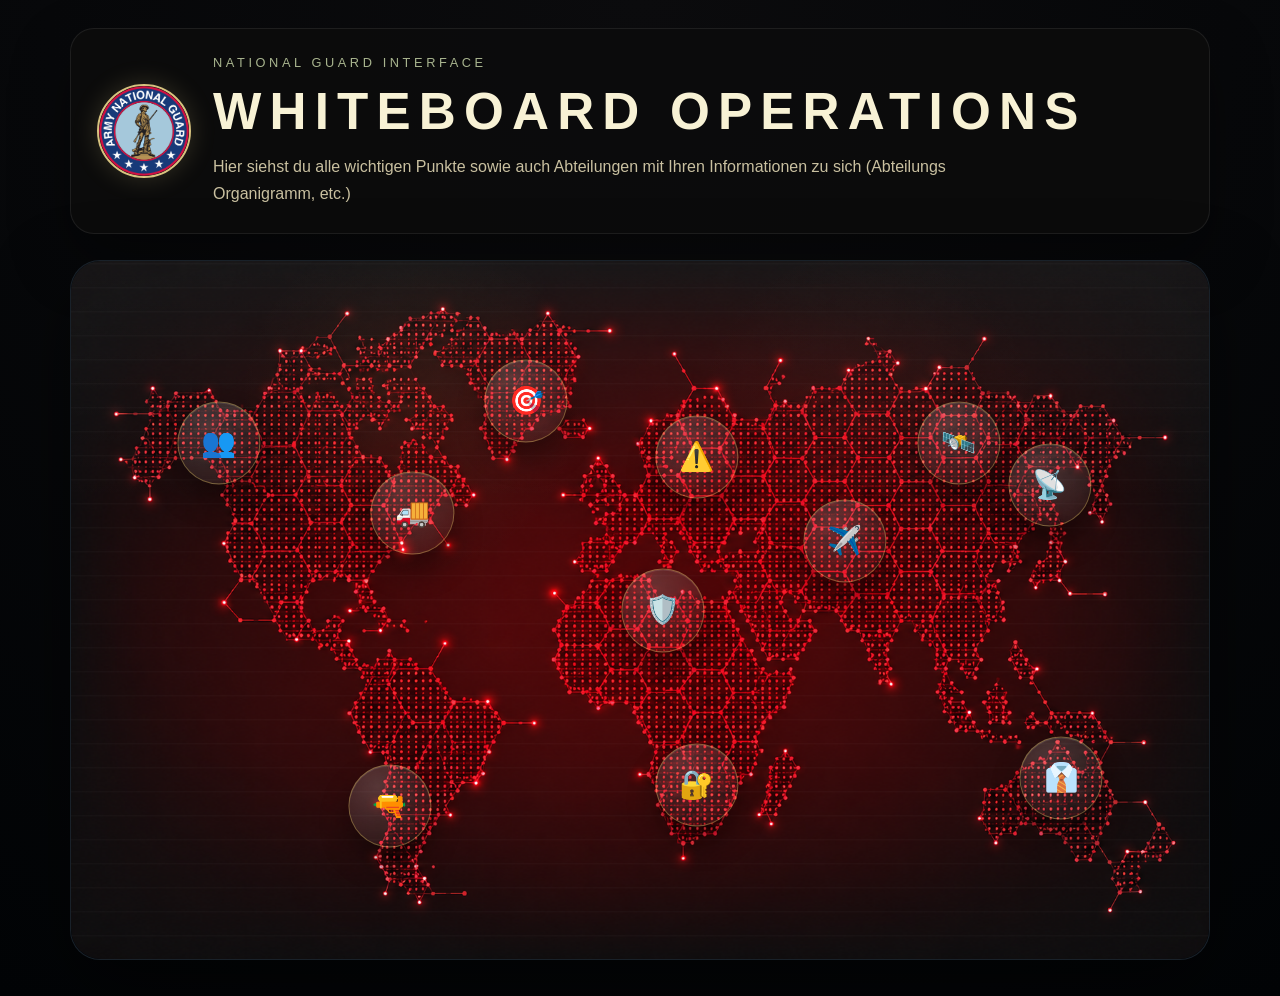
==== index.html @ cd163513 "Add interactive mission map and tooltips; update styles and layout" ====
﻿<!DOCTYPE html>
<html lang="de">
<head>
    <meta charset="UTF-8">
    <meta name="viewport" content="width=device-width, initial-scale=1.0">
    <title>Whiteboard</title>
    <link rel="stylesheet" href="styles.css">
</head>
<body>
    <main class="app-shell">
        <header class="hero">
            <div class="hero-headline">
                <img class="profile-img" src="usarmylogo.png" alt="MilitÃ¤risches Emblem">
                <div>
                    <p class="rank">National Guard Interface</p>
                    <h1>Whiteboard Operations</h1>
                    <p class="bio">Hier siehst du alle wichtigen Punkte sowie auch Abteilungen mit Ihren Informationen zu sich (Abteilungs Organigramm, etc.)</p>
                </div>
            </div>
        </header>

        <section class="mission-map" aria-label="Interaktive Weltkarte fÃ¼r militÃ¤rische Operationsauswahl">
            <div class="map-overlay">
                <a class="mission-node n1" href="#" aria-label="Human Resources">👥<span class="tooltip-text">Human Resources</span></a>
                <a class="mission-node n2" href="#" aria-label="Special Force">🎯<span class="tooltip-text">Special Force</span></a>
                <a class="mission-node n3" href="#" aria-label="Fuhrpark">🚚<span class="tooltip-text">Fuhrpark</span></a>
                <a class="mission-node n4" href="#" aria-label="Waffenordnung">🔫<span class="tooltip-text">Waffenordnung</span></a>
                <a class="mission-node n5" href="https://docs.google.com/spreadsheets/d/1jDB-RVCpSOII4ryLJUsjusS35xolHLSHiQhLhvQ3LOM/edit?usp=sharing" aria-label="Sanktionskatalog">⚠️<span class="tooltip-text">Sanktionskatalog</span></a>
                <a class="mission-node n6" href="#" aria-label="Military Police">🛡️<span class="tooltip-text">Military Police</span></a>
                <a class="mission-node n7" href="https://forms.gle/VdVPSoxAqkjdctjC9" aria-label="Kummerkasten">🔐<span class="tooltip-text">Kummerkasten</span></a>
                <a class="mission-node n8" href="#" aria-label="Air Force">✈️<span class="tooltip-text">Air Force</span></a>
                <a class="mission-node n9" href="https://panel.statescloud.de" aria-label="State Panel">🛰️<span class="tooltip-text">State Panel</span></a>
                <a class="mission-node n10" href="https://ng.statescloud.de" aria-label="State Conect">📡<span class="tooltip-text">State Conect</span></a>
                <a class="mission-node n11" href="#" aria-label="Kleiderordnung">👔<span class="tooltip-text">Kleiderordnung</span></a>
            </div>
        </section>
    </main>
    <script src="script.js"></script>
</body>
</html>
---- styles.css ----
﻿* {
    box-sizing: border-box;
}

html, body {
    margin: 0;
    min-height: 100%;
}

body {
    font-family: 'Segoe UI', Tahoma, Geneva, Verdana, sans-serif;
    color: #f3efd1;
    background: radial-gradient(circle at top, rgba(12, 12, 14, 1), rgba(2, 4, 6, 1));
}

.app-shell {
    width: min(100%, 1180px);
    margin: 0 auto;
    padding: 28px 20px 36px;
}

.hero {
    margin-bottom: 26px;
    padding: 26px;
    border-radius: 24px;
    background: rgba(12, 12, 12, 0.92);
    border: 1px solid rgba(255, 255, 255, 0.08);
    box-shadow: 0 26px 58px rgba(0, 0, 0, 0.35);
}

.hero-headline {
    display: grid;
    grid-template-columns: auto 1fr;
    gap: 22px;
    align-items: center;
}

.profile-img {
    width: 94px;
    height: 94px;
    border-radius: 50%;
    object-fit: cover;
    border: 2px solid #d7c380;
    box-shadow: 0 0 26px rgba(215, 195, 128, 0.2);
}

.rank {
    margin: 0 0 12px;
    font-size: 0.8rem;
    letter-spacing: 0.28em;
    text-transform: uppercase;
    color: #a8b48e;
}

h1 {
    margin: 0;
    font-size: clamp(2.4rem, 4vw, 3.6rem);
    letter-spacing: 0.16em;
    text-transform: uppercase;
    color: #f8f2d5;
}

.bio {
    margin: 12px 0 0;
    max-width: 760px;
    font-size: 1rem;
    line-height: 1.7;
    color: #c9c0a0;
}

.mission-map {
    position: relative;
    min-height: 700px;
    padding: 30px;
    border-radius: 30px;
    overflow: hidden;
    background: rgba(2, 6, 10, 0.96);
    border: 1px solid rgba(136, 158, 187, 0.18);
    box-shadow: 0 28px 76px rgba(0, 0, 0, 0.52);
    z-index: 0;
}

.mission-map::before {
    content: '';
    position: absolute;
    inset: 0;
    background-image: url('worldmap.png');
    background-position: center;
    background-repeat: no-repeat;
    background-size: cover;
    opacity: 0.98;
    mix-blend-mode: normal;
    border-radius: inherit;
    z-index: 0;
}

.mission-map::after {
    content: '';
    position: absolute;
    inset: 0;
    background:
        radial-gradient(circle at 30% 20%, rgba(255, 220, 120, 0.05), transparent 18%),
        radial-gradient(circle at 70% 22%, rgba(240, 150, 120, 0.04), transparent 18%),
        linear-gradient(to bottom, rgba(255, 255, 255, 0.04), transparent 35%),
        repeating-linear-gradient(0deg, transparent 0 22px, rgba(255,255,255,0.02) 23px 24px);
    pointer-events: none;
}

.map-overlay {
    position: absolute;
    inset: 0;
    width: 100%;
    height: 100%;
    overflow: visible;
    z-index: 2;
}

.mission-node {
    position: absolute;
    /* left/top are set per-node so icons stay fixed on the map */
    transform: translate(-50%, -50%);
    /* responsive size: scales with viewport but clamps to sensible bounds */
    width: clamp(40px, 6.5vw, 84px);
    height: clamp(40px, 6.5vw, 84px);
    display: grid;
    place-items: center;
    border-radius: 50%;
    background: radial-gradient(circle at 35% 25%, rgba(255,255,255,0.18), rgba(255,255,255,0.02));
    border: 1px solid rgba(240, 214, 108, 0.35);
    box-shadow: 0 16px 28px rgba(0, 0, 0, 0.35), inset 0 1px 0 rgba(255,255,255,0.1);
    text-decoration: none;
    color: #0d0b08;
    font-size: clamp(18px, 3.2vw, 28px);
    transition: transform 0.22s ease, border-color 0.22s ease, box-shadow 0.22s ease;
    z-index: 5;
}

.mission-node {
    position: absolute;
}

.mission-node .tooltip-text {
    position: absolute;
    bottom: calc(100% + 14px);
    left: 50%;
    transform: translateX(-50%) translateY(0);
    opacity: 0;
    visibility: hidden;
    pointer-events: none;
    padding: 8px 14px;
    border-radius: 999px;
    background: rgba(14, 16, 14, 0.96);
    border: 1px solid rgba(255, 255, 255, 0.12);
    color: #f7f1d6;
    font-size: 0.78rem;
    letter-spacing: 0.14em;
    text-transform: uppercase;
    white-space: nowrap;
    box-shadow: 0 10px 24px rgba(0, 0, 0, 0.24);
    transition: opacity 0.18s ease, transform 0.18s ease, visibility 0.18s ease;
}

.mission-node:hover,
.mission-node:focus-visible {
    transform: translate(-50%, -50%) scale(1.14);
    border-color: #f3e2a0;
    box-shadow: 0 22px 36px rgba(0, 0, 0, 0.45), inset 0 1px 0 rgba(255,255,255,0.14);
}

.mission-node:hover .tooltip-text,
.mission-node:focus-visible .tooltip-text {
    opacity: 1;
    visibility: visible;
    transform: translateX(-50%) translateY(-4px);
}

@media (max-width: 980px) {
    .mission-map {
        min-height: 560px;
    }
}

@media (max-width: 760px) {
    .app-shell {
        padding: 22px 16px 30px;
    }

    .hero-headline {
        grid-template-columns: 1fr;
        text-align: center;
    }

    .mission-map {
        min-height: 520px;
        padding: 20px;
    }

    .mission-node {
        width: 64px;
        height: 64px;
        font-size: 1.65rem;
    }
}

@media (max-width: 520px) {
    .mission-map {
        min-height: 420px;
    }

    .mission-node {
        width: 54px;
        height: 54px;
        font-size: 1.4rem;
    }

    .hero {
        padding: 20px;
    }
}

/* Explicit per-node positions to match the screenshot's yellow markers */
.mission-node.n1 { left: 13%; top: 26%; }
.mission-node.n2 { left: 40%; top: 20%; }
.mission-node.n3 { left: 30%; top: 36%; }
.mission-node.n4 { left: 28%; top: 78%; }
.mission-node.n5 { left: 55%; top: 28%; }
.mission-node.n6 { left: 52%; top: 50%; }
.mission-node.n7 { left: 55%; top: 75%; }
.mission-node.n8 { left: 68%; top: 40%; }
.mission-node.n9 { left: 78%; top: 26%; }
.mission-node.n10{ left: 86%; top: 32%; }
.mission-node.n11{ left: 87%; top: 74%; }

.mission-node .tooltip-text { z-index: 20; }
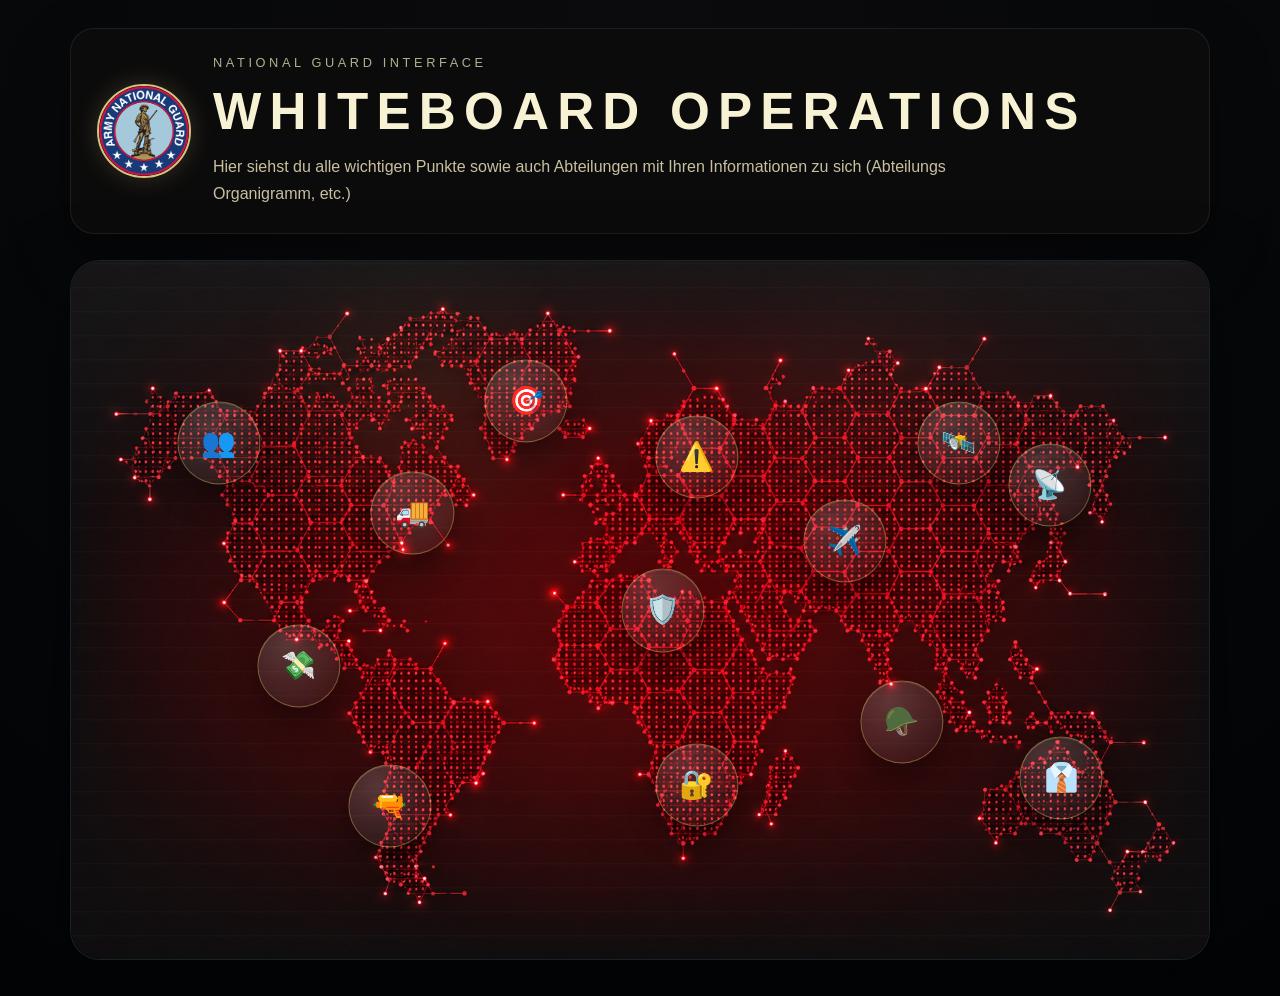
==== commit f93e0b72: "Add Auszahlung and Infantry mission nodes" ====
--- a/index.html
+++ b/index.html
@@ -24,14 +24,16 @@
                 <a class="mission-node n1" href="#" aria-label="Human Resources">👥<span class="tooltip-text">Human Resources</span></a>
                 <a class="mission-node n2" href="#" aria-label="Special Force">🎯<span class="tooltip-text">Special Force</span></a>
                 <a class="mission-node n3" href="#" aria-label="Fuhrpark">🚚<span class="tooltip-text">Fuhrpark</span></a>
-                <a class="mission-node n4" href="#" aria-label="Waffenordnung">🔫<span class="tooltip-text">Waffenordnung</span></a>
-                <a class="mission-node n5" href="https://docs.google.com/spreadsheets/d/1jDB-RVCpSOII4ryLJUsjusS35xolHLSHiQhLhvQ3LOM/edit?usp=sharing" aria-label="Sanktionskatalog">⚠️<span class="tooltip-text">Sanktionskatalog</span></a>
-                <a class="mission-node n6" href="#" aria-label="Military Police">🛡️<span class="tooltip-text">Military Police</span></a>
+                <a class="mission-node n4" href="#" aria-label="Waffenordnung" target="_blank" rel="noopener noreferrer">🔫<span class="tooltip-text">Waffenordnung</span></a>
+                <a class="mission-node n5" href="https://docs.google.com/spreadsheets/d/1jDB-RVCpSOII4ryLJUsjusS35xolHLSHiQhLhvQ3LOM/edit?usp=sharing" aria-label="Sanktionskatalog" target="_blank" rel="noopener noreferrer">⚠️<span class="tooltip-text">Sanktionskatalog</span></a>
+                <a class="mission-node n6" href="#" aria-label="Military Police" target="_blank" rel="noopener noreferrer">🛡️<span class="tooltip-text">Military Police</span></a>
                 <a class="mission-node n7" href="https://forms.gle/VdVPSoxAqkjdctjC9" aria-label="Kummerkasten">🔐<span class="tooltip-text">Kummerkasten</span></a>
                 <a class="mission-node n8" href="#" aria-label="Air Force">✈️<span class="tooltip-text">Air Force</span></a>
                 <a class="mission-node n9" href="https://panel.statescloud.de" aria-label="State Panel">🛰️<span class="tooltip-text">State Panel</span></a>
-                <a class="mission-node n10" href="https://ng.statescloud.de" aria-label="State Conect">📡<span class="tooltip-text">State Conect</span></a>
+                <a class="mission-node n10" href="https://portal.statescloud.de/app/cmrcdmyii006pdg3escsyxp9b" aria-label="State Conect">📡<span class="tooltip-text">State Conect</span></a>
                 <a class="mission-node n11" href="#" aria-label="Kleiderordnung">👔<span class="tooltip-text">Kleiderordnung</span></a>
+                <a class="mission-node n12" href="#" aria-label="Auszahlung">💸<span class="tooltip-text">Auszahlung</span></a>
+                <a class="mission-node n13" href="#" aria-label="Infantry">🪖<span class="tooltip-text">Infantry</span></a>
             </div>
         </section>
     </main>
--- a/styles.css
+++ b/styles.css
@@ -230,5 +230,7 @@
 .mission-node.n9 { left: 78%; top: 26%; }
 .mission-node.n10{ left: 86%; top: 32%; }
 .mission-node.n11{ left: 87%; top: 74%; }
+.mission-node.n12{ left: 20%; top: 58%; }
+.mission-node.n13{ left: 73%; top: 66%; }
 
 .mission-node .tooltip-text { z-index: 20; }
